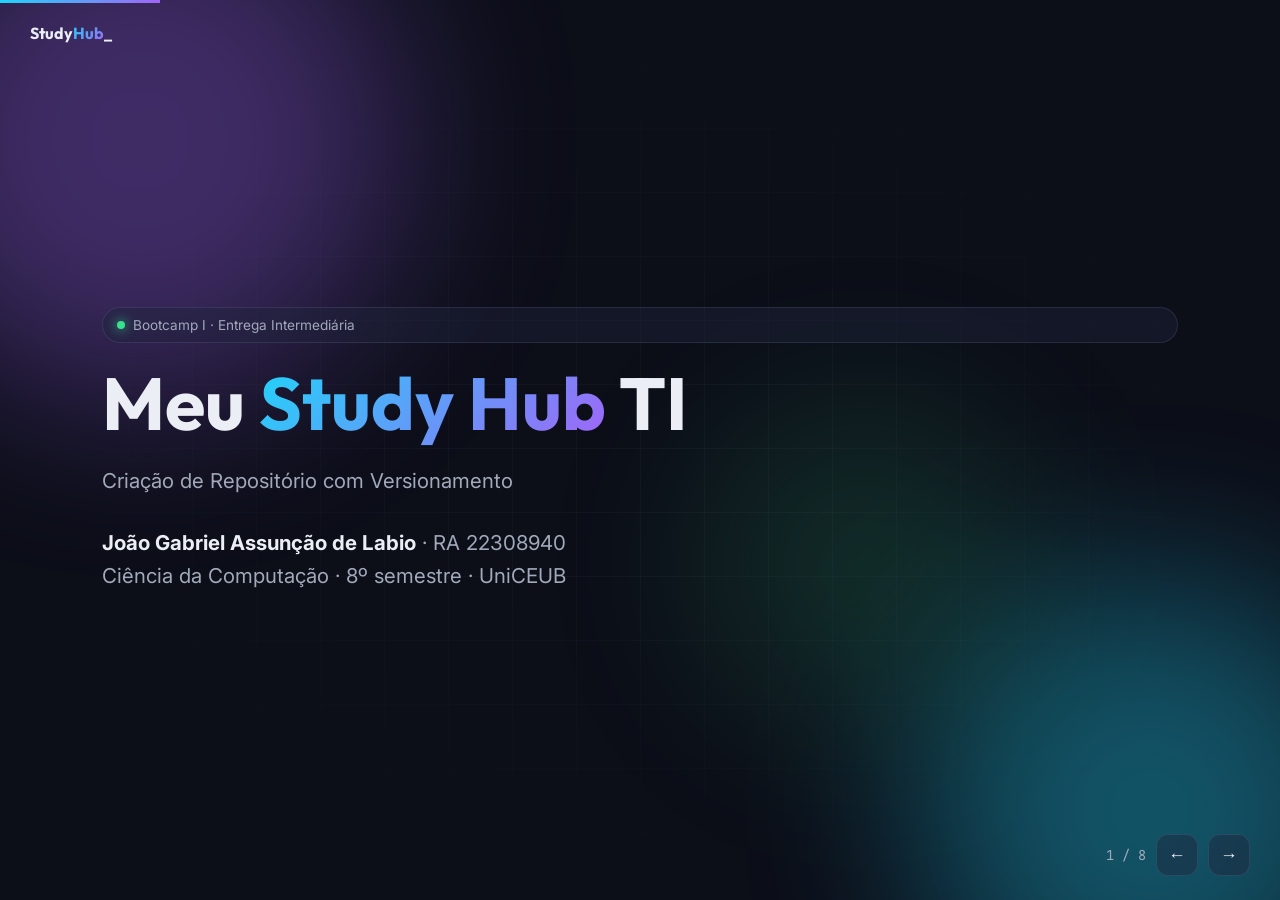
==== slides.html @ 1b7caddd "feat: adiciona slides, histórico de versões e documentação da entrega (v1.1)" ====
<!DOCTYPE html>
<html lang="pt-BR">
<head>
  <meta charset="UTF-8">
  <meta name="viewport" content="width=device-width, initial-scale=1.0">
  <title>Slides · Study Hub · João Gabriel de Labio</title>
  <meta name="description" content="Apresentação em slides do Study Hub de João Gabriel de Labio — Bootcamp I, UniCEUB.">
  <link rel="icon" href="assets/img/favicon.svg" type="image/svg+xml">
  <link rel="preconnect" href="https://fonts.googleapis.com">
  <link rel="preconnect" href="https://fonts.gstatic.com" crossorigin>
  <link href="https://fonts.googleapis.com/css2?family=Inter:wght@400;500;600;700&family=JetBrains+Mono:wght@400;600&family=Outfit:wght@500;700;800&display=swap" rel="stylesheet">
  <link rel="stylesheet" href="assets/css/style.css">
  <style>
    body { overflow: hidden; height: 100vh; }
    .deck { position: relative; height: 100vh; width: 100vw; }
    .slide {
      position: absolute; inset: 0; display: flex; flex-direction: column; justify-content: center;
      padding: 6vh 8vw; opacity: 0; transform: translateX(60px) scale(.98);
      transition: opacity .6s ease, transform .6s ease; pointer-events: none;
    }
    .slide.active { opacity: 1; transform: none; pointer-events: auto; }
    .slide.prev { transform: translateX(-60px) scale(.98); }
    .slide h1 { font-size: clamp(2.4rem, 6vw, 4.6rem); margin: 18px 0; }
    .slide h2 { font-size: clamp(1.8rem, 4vw, 3rem); }
    .slide p, .slide li { font-size: clamp(1rem, 1.6vw, 1.3rem); color: var(--muted); }
    .slide ul { margin: 18px 0 0 22px; display: grid; gap: 10px; }
    .slide .grid-2, .slide .grid-3 { margin-top: 28px; }
    .slide .card { padding: 22px; }
    .slide pre { font-family: var(--font-mono); font-size: clamp(.75rem, 1.15vw, .95rem); color: var(--muted); line-height: 1.6; }
    .controls {
      position: fixed; bottom: 24px; right: 30px; display: flex; gap: 10px; align-items: center; z-index: 10;
      font-family: var(--font-mono); font-size: .85rem; color: var(--muted);
    }
    .controls button {
      background: var(--surface); border: 1px solid var(--border); color: var(--text); width: 42px; height: 42px;
      border-radius: 12px; cursor: pointer; font-size: 1.1rem; transition: transform .2s;
    }
    .controls button:hover { transform: translateY(-2px); }
    .progress { position: fixed; top: 0; left: 0; height: 3px; background: var(--grad); transition: width .4s; z-index: 10; }
    .home { position: fixed; top: 20px; left: 30px; z-index: 10; font-family: var(--font-display); font-weight: 700; color: var(--text); }
    .home b { background: var(--grad); -webkit-background-clip: text; background-clip: text; color: transparent; }
    .big-num { font-family: var(--font-display); font-size: 3rem; font-weight: 800; }
    @media (max-width: 900px) { body { overflow: auto; } }
  </style>
</head>
<body>
  <div class="bg-orbs" aria-hidden="true"><span></span><span></span><span></span></div>
  <div class="bg-grid" aria-hidden="true"></div>
  <div class="progress" id="progress"></div>
  <a href="index.html" class="home" id="slides-home">Study<b>Hub</b>_</a>

  <main class="deck" id="deck">
    <!-- 1 -->
    <section class="slide active">
      <span class="badge"><span class="dot"></span> Bootcamp I · Entrega Intermediária</span>
      <h1>Meu <span class="gradient-text">Study Hub</span> TI</h1>
      <p>Criação de Repositório com Versionamento</p>
      <p style="margin-top:28px"><strong style="color:var(--text)">João Gabriel Assunção de Labio</strong> · RA 22308940<br>
        Ciência da Computação · 8º semestre · UniCEUB</p>
    </section>

    <!-- 2 -->
    <section class="slide">
      <span class="section-tag">01 · Quem sou</span>
      <h2>Biografia acadêmica</h2>
      <ul>
        <li>Foco em <strong style="color:var(--text)">software full-stack, redes e segurança</strong> defensiva e ofensiva.</li>
        <li>Estágio no <strong style="color:var(--text)">Tribunal de Contas do DF</strong>: controle patrimonial, conciliação de dados e conformidade.</li>
        <li>Rotina de <em>home lab</em> e <em>bug bounty</em> (OWASP Top 10, MITRE ATT&amp;CK).</li>
        <li>Governança: ISO/IEC 27001, ITIL 4, COBIT 2019.</li>
      </ul>
    </section>

    <!-- 3 -->
    <section class="slide">
      <span class="section-tag">02 · Propósito</span>
      <h2>Por que um Study Hub?</h2>
      <div class="grid-3">
        <div class="glass card"><div class="icon">🗃️</div><h3>Centralizar</h3><p>Resumos, labs, códigos e relatórios em um só lugar.</p></div>
        <div class="glass card"><div class="icon">🔖</div><h3>Versionar</h3><p>Artefatos rastreáveis com Git, commits e tags.</p></div>
        <div class="glass card"><div class="icon">💼</div><h3>Mostrar</h3><p>Vitrine viva de competências para recrutadores.</p></div>
      </div>
    </section>

    <!-- 4 -->
    <section class="slide">
      <span class="section-tag">03 · Arquitetura</span>
      <h2>Estrutura do repositório</h2>
      <div class="grid-2" style="align-items:start">
        <div class="glass card"><pre>Meu_Study_Hub_TI/
├── 01_Apresentacao_e_Perfil/
├── 02_Disciplinas_Atuais/
│   ├── Bootcamp_I/
│   ├── Projeto_Integrador_IV/
│   ├── Seguranca_Cibernetica/
│   ├── Teste_e_Qualidade_de_Software/
│   └── Sistemas_em_Tempo_Real_e_Embarcados/
├── 03_Projetos_e_Certificados/
├── assets/  ·  index.html  ·  slides.html
└── README.md  ·  CHANGELOG.md</pre></div>
        <ul>
          <li>Prefixos numéricos + <code>snake_case</code></li>
          <li>Um <code>README.md</code> por pasta</li>
          <li>Entregáveis: <code>AAAA-MM-DD_titulo.ext</code></li>
          <li>Separação entre entregas e resumos</li>
        </ul>
      </div>
    </section>

    <!-- 5 -->
    <section class="slide">
      <span class="section-tag">04 · Matriz</span>
      <h2>Disciplinas do semestre</h2>
      <div class="grid-3">
        <div class="glass card"><h3>🚀 Bootcamp I</h3><p>Arquitetura do Study Hub e entregas.</p></div>
        <div class="glass card"><h3>🧩 Projeto Integrador IV</h3><p>Relatórios, atas e documentação arquitetural.</p></div>
        <div class="glass card"><h3>🛡️ Segurança Cibernética</h3><p>Labs OWASP / MITRE e resumos.</p></div>
        <div class="glass card"><h3>✅ Teste e Qualidade</h3><p>Casos de teste e planos de QA.</p></div>
        <div class="glass card"><h3>⏱️ Tempo Real e Embarcados</h3><p>Escalonamento e simulações de firmware.</p></div>
      </div>
    </section>

    <!-- 6 -->
    <section class="slide">
      <span class="section-tag">05 · Versionamento</span>
      <h2>Git na prática</h2>
      <div class="grid-2" style="align-items:start">
        <div class="glass card"><pre><span style="color:var(--accent)">$</span> git init -b main
<span style="color:var(--accent)">$</span> git add .
<span style="color:var(--accent)">$</span> git commit -m "feat: estrutura inicial"
<span style="color:var(--accent)">$</span> git tag -a v1.0 -m "Versão 1.0"
<span style="color:var(--accent)">$</span> git commit -m "feat: slides e histórico"
<span style="color:var(--accent)">$</span> git tag -a v1.1 -m "Versão 1.1"
<span style="color:var(--accent)">$</span> git push origin main --tags</pre></div>
        <ul>
          <li><strong style="color:var(--text)">Conventional Commits</strong> (<code>feat</code>, <code>docs</code>, <code>fix</code>)</li>
          <li><strong style="color:var(--text)">SemVer</strong> com tags anotadas</li>
          <li><code>CHANGELOG.md</code> documentando cada versão</li>
        </ul>
      </div>
    </section>

    <!-- 7 -->
    <section class="slide">
      <span class="section-tag">06 · Publicação e integração</span>
      <h2>GitHub Pages + LinkedIn</h2>
      <div class="grid-2">
        <div class="glass card"><div class="icon">🌐</div><h3>GitHub Pages</h3>
          <p>Site publicado a partir da branch <code>main</code>:<br><code>joaodelabio.github.io/Meu_Study_Hub_TI</code></p></div>
        <div class="glass card"><div class="icon">💼</div><h3>LinkedIn</h3>
          <p>Repositório adicionado em <em>Projetos</em> e na seção <em>Em destaque</em> do perfil <code>/in/joaodelabio</code>.</p></div>
      </div>
    </section>

    <!-- 8 -->
    <section class="slide">
      <span class="section-tag">07 · Encerramento</span>
      <h1>Obrigado! <span class="gradient-text">🚀</span></h1>
      <p>github.com/joaodelabio/Meu_Study_Hub_TI<br>linkedin.com/in/joaodelabio</p>
    </section>
  </main>

  <div class="controls">
    <span id="counter">1 / 8</span>
    <button id="btn-prev" aria-label="Slide anterior">←</button>
    <button id="btn-next" aria-label="Próximo slide">→</button>
  </div>

  <script>
    (() => {
      const slides = [...document.querySelectorAll('.slide')];
      const counter = document.getElementById('counter');
      const progress = document.getElementById('progress');
      let i = 0;
      const show = (n) => {
        i = Math.max(0, Math.min(slides.length - 1, n));
        slides.forEach((s, k) => { s.classList.toggle('active', k === i); s.classList.toggle('prev', k < i); });
        counter.textContent = `${i + 1} / ${slides.length}`;
        progress.style.width = `${((i + 1) / slides.length) * 100}%`;
      };
      document.getElementById('btn-next').onclick = () => show(i + 1);
      document.getElementById('btn-prev').onclick = () => show(i - 1);
      document.addEventListener('keydown', (e) => {
        if (['ArrowRight', 'PageDown', ' '].includes(e.key)) show(i + 1);
        if (['ArrowLeft', 'PageUp'].includes(e.key)) show(i - 1);
      });
      show(0);
    })();
  </script>
</body>
</html>
---- assets/css/style.css ----
/* ==========================================================
   Study Hub — Design System
   Autor: João Gabriel Assunção de Labio
   ========================================================== */

:root {
  --bg: hsl(230, 35%, 7%);
  --bg-2: hsl(230, 30%, 10%);
  --surface: hsla(230, 30%, 18%, 0.45);
  --surface-strong: hsla(230, 30%, 22%, 0.7);
  --border: hsla(220, 60%, 80%, 0.12);
  --text: hsl(220, 30%, 94%);
  --muted: hsl(222, 15%, 68%);
  --primary: hsl(190, 95%, 55%);
  --secondary: hsl(265, 90%, 68%);
  --accent: hsl(150, 75%, 55%);
  --warn: hsl(38, 95%, 60%);
  --grad: linear-gradient(135deg, var(--primary), var(--secondary));
  --radius: 18px;
  --shadow: 0 20px 60px -20px rgba(0, 0, 0, 0.6);
  --font: 'Inter', system-ui, sans-serif;
  --font-display: 'Outfit', 'Inter', sans-serif;
  --font-mono: 'JetBrains Mono', ui-monospace, monospace;
}

*,
*::before,
*::after { box-sizing: border-box; margin: 0; padding: 0; }

html { scroll-behavior: smooth; }

body {
  font-family: var(--font);
  background: var(--bg);
  color: var(--text);
  line-height: 1.65;
  overflow-x: hidden;
  -webkit-font-smoothing: antialiased;
}

a { color: var(--primary); text-decoration: none; }

/* ---------- Background animado ---------- */
.bg-orbs { position: fixed; inset: 0; z-index: -1; overflow: hidden; }
.bg-orbs span {
  position: absolute; border-radius: 50%; filter: blur(90px); opacity: .35;
  animation: float 22s ease-in-out infinite alternate;
}
.bg-orbs span:nth-child(1) { width: 520px; height: 520px; background: var(--secondary); top: -120px; left: -120px; }
.bg-orbs span:nth-child(2) { width: 460px; height: 460px; background: var(--primary); bottom: -140px; right: -100px; animation-delay: -6s; }
.bg-orbs span:nth-child(3) { width: 320px; height: 320px; background: var(--accent); top: 45%; left: 55%; opacity: .15; animation-delay: -12s; }
.bg-grid {
  position: fixed; inset: 0; z-index: -1;
  background-image: linear-gradient(var(--border) 1px, transparent 1px),
                    linear-gradient(90deg, var(--border) 1px, transparent 1px);
  background-size: 64px 64px;
  mask-image: radial-gradient(ellipse at center, #000 20%, transparent 75%);
  opacity: .35;
}
@keyframes float { to { transform: translate(80px, 60px) scale(1.15); } }

/* ---------- Layout ---------- */
.container { width: min(1120px, 92%); margin-inline: auto; }
section { padding: 110px 0 40px; }

.section-tag {
  display: inline-block; font-family: var(--font-mono); font-size: .8rem;
  color: var(--primary); letter-spacing: .12em; text-transform: uppercase; margin-bottom: 12px;
}
h1, h2, h3 { font-family: var(--font-display); line-height: 1.15; }
h2 { font-size: clamp(1.9rem, 4vw, 2.7rem); margin-bottom: 18px; }
h3 { font-size: 1.2rem; margin-bottom: 8px; }
.lead { color: var(--muted); max-width: 760px; font-size: 1.05rem; }
.gradient-text { background: var(--grad); -webkit-background-clip: text; background-clip: text; color: transparent; }

/* ---------- Navbar ---------- */
.nav {
  position: fixed; top: 0; inset-inline: 0; z-index: 50;
  backdrop-filter: blur(16px); -webkit-backdrop-filter: blur(16px);
  background: hsla(230, 35%, 7%, .6); border-bottom: 1px solid var(--border);
  transition: background .3s;
}
.nav .container { display: flex; align-items: center; justify-content: space-between; height: 68px; }
.logo { font-family: var(--font-display); font-weight: 700; font-size: 1.2rem; color: var(--text); }
.logo b { background: var(--grad); -webkit-background-clip: text; background-clip: text; color: transparent; }
.nav ul { display: flex; gap: 26px; list-style: none; }
.nav ul a { color: var(--muted); font-size: .92rem; font-weight: 500; transition: color .2s; position: relative; }
.nav ul a::after {
  content: ''; position: absolute; left: 0; bottom: -6px; width: 0; height: 2px;
  background: var(--grad); transition: width .3s;
}
.nav ul a:hover, .nav ul a.active { color: var(--text); }
.nav ul a:hover::after, .nav ul a.active::after { width: 100%; }
.menu-btn { display: none; background: none; border: 0; color: var(--text); font-size: 1.6rem; cursor: pointer; }

/* ---------- Hero ---------- */
.hero { min-height: 100vh; display: flex; align-items: center; padding-top: 90px; }
.hero-grid { display: grid; grid-template-columns: 1.3fr 1fr; gap: 50px; align-items: center; }
.badge {
  display: inline-flex; align-items: center; gap: 8px; padding: 6px 14px; border-radius: 999px;
  background: var(--surface); border: 1px solid var(--border); font-size: .85rem; color: var(--muted);
}
.badge .dot { width: 8px; height: 8px; border-radius: 50%; background: var(--accent); box-shadow: 0 0 12px var(--accent); animation: pulse 2s infinite; }
@keyframes pulse { 50% { opacity: .35; } }
.hero h1 { font-size: clamp(2.5rem, 6vw, 4.3rem); margin: 22px 0 18px; }
.hero p { color: var(--muted); font-size: 1.1rem; max-width: 580px; }
.typed { font-family: var(--font-mono); color: var(--primary); }
.typed::after { content: '▋'; animation: pulse 1s infinite; margin-left: 2px; }
.cta { display: flex; gap: 14px; margin-top: 32px; flex-wrap: wrap; }
.btn {
  display: inline-flex; align-items: center; gap: 10px; padding: 13px 24px; border-radius: 12px;
  font-weight: 600; font-size: .95rem; transition: transform .25s, box-shadow .25s, background .25s;
  border: 1px solid var(--border); color: var(--text); background: var(--surface);
}
.btn svg { width: 18px; height: 18px; fill: currentColor; }
.btn:hover { transform: translateY(-3px); box-shadow: 0 12px 30px -10px hsla(190, 95%, 55%, .5); }
.btn-primary { background: var(--grad); border: 0; color: #0a0d18; }

.terminal {
  background: hsla(230, 35%, 9%, .85); border: 1px solid var(--border); border-radius: var(--radius);
  box-shadow: var(--shadow); overflow: hidden; font-family: var(--font-mono); font-size: .85rem;
  transform: perspective(1000px) rotateY(-8deg); transition: transform .6s;
}
.terminal:hover { transform: perspective(1000px) rotateY(0); }
.terminal-bar { display: flex; gap: 8px; padding: 12px 16px; background: hsla(230, 30%, 15%, .9); border-bottom: 1px solid var(--border); }
.terminal-bar i { width: 12px; height: 12px; border-radius: 50%; background: #ff5f57; }
.terminal-bar i:nth-child(2) { background: #febc2e; }
.terminal-bar i:nth-child(3) { background: #28c840; }
.terminal pre { padding: 20px; color: var(--muted); white-space: pre-wrap; }
.terminal .c { color: var(--accent); }
.terminal .k { color: var(--secondary); }
.terminal .s { color: var(--primary); }

/* ---------- Cards ---------- */
.glass {
  background: var(--surface); border: 1px solid var(--border); border-radius: var(--radius);
  backdrop-filter: blur(14px); -webkit-backdrop-filter: blur(14px);
}
.grid-2 { display: grid; grid-template-columns: repeat(2, 1fr); gap: 22px; margin-top: 36px; }
.grid-3 { display: grid; grid-template-columns: repeat(3, 1fr); gap: 22px; margin-top: 36px; }
.card { padding: 28px; position: relative; overflow: hidden; transition: transform .35s, border-color .35s; }
.card::before {
  content: ''; position: absolute; inset: 0; border-radius: inherit; padding: 1px;
  background: var(--grad); opacity: 0; transition: opacity .35s;
  -webkit-mask: linear-gradient(#000 0 0) content-box, linear-gradient(#000 0 0);
  -webkit-mask-composite: xor; mask-composite: exclude;
}
.card:hover { transform: translateY(-6px); }
.card:hover::before { opacity: 1; }
.card p { color: var(--muted); font-size: .95rem; }
.icon {
  width: 48px; height: 48px; border-radius: 12px; display: grid; place-items: center;
  background: hsla(190, 95%, 55%, .12); color: var(--primary); font-size: 1.4rem; margin-bottom: 18px;
}
.card:nth-child(2) .icon { background: hsla(265, 90%, 68%, .14); color: var(--secondary); }
.card:nth-child(3) .icon { background: hsla(150, 75%, 55%, .14); color: var(--accent); }
.card:nth-child(4) .icon { background: hsla(38, 95%, 60%, .14); color: var(--warn); }

.about-grid { display: grid; grid-template-columns: 1.5fr 1fr; gap: 28px; margin-top: 30px; }
.about-text { padding: 32px; color: var(--muted); }
.about-text p + p { margin-top: 14px; }
.facts { padding: 28px; display: flex; flex-direction: column; gap: 16px; }
.fact { display: flex; justify-content: space-between; gap: 12px; border-bottom: 1px dashed var(--border); padding-bottom: 12px; font-size: .92rem; }
.fact:last-child { border: 0; padding: 0; }
.fact span:first-child { color: var(--muted); }
.fact span:last-child { font-weight: 600; text-align: right; }
.chips { display: flex; flex-wrap: wrap; gap: 8px; margin-top: 18px; }
.chip { font-family: var(--font-mono); font-size: .75rem; padding: 5px 11px; border-radius: 999px; border: 1px solid var(--border); color: var(--muted); background: hsla(230, 30%, 18%, .5); }

/* ---------- Arquitetura ---------- */
.arch-grid { display: grid; grid-template-columns: 1.1fr 1fr; gap: 28px; margin-top: 36px; align-items: start; }
.tree { padding: 26px; font-family: var(--font-mono); font-size: .82rem; color: var(--muted); overflow-x: auto; }
.tree pre { line-height: 1.75; }
.tree a { color: var(--primary); }
.tree .f { color: var(--text); }
.rules { display: flex; flex-direction: column; gap: 18px; }
.rules .card { padding: 22px 24px; }

/* ---------- Tabela ---------- */
.table-wrap { margin-top: 36px; overflow-x: auto; padding: 8px; }
table { width: 100%; border-collapse: collapse; min-width: 760px; }
th, td { text-align: left; padding: 18px 20px; font-size: .92rem; vertical-align: top; }
th { font-family: var(--font-mono); font-size: .75rem; letter-spacing: .1em; text-transform: uppercase; color: var(--primary); border-bottom: 1px solid var(--border); }
td { color: var(--muted); border-bottom: 1px solid var(--border); }
td strong { color: var(--text); }
tr:last-child td { border-bottom: 0; }
tbody tr { transition: background .25s; }
tbody tr:hover { background: hsla(190, 95%, 55%, .05); }
.pill { display: inline-block; font-size: .72rem; font-family: var(--font-mono); padding: 4px 10px; border-radius: 999px; background: hsla(265, 90%, 68%, .15); color: var(--secondary); white-space: nowrap; }

/* ---------- Timeline ---------- */
.timeline { position: relative; margin-top: 40px; padding-left: 34px; }
.timeline::before { content: ''; position: absolute; left: 9px; top: 6px; bottom: 6px; width: 2px; background: var(--grad); border-radius: 2px; }
.tl-item { position: relative; margin-bottom: 26px; padding: 22px 26px; }
.tl-item::before {
  content: ''; position: absolute; left: -32px; top: 28px; width: 16px; height: 16px; border-radius: 50%;
  background: var(--bg); border: 3px solid var(--primary); box-shadow: 0 0 14px var(--primary);
}
.tl-item .ver { font-family: var(--font-mono); color: var(--primary); font-weight: 700; }
.tl-item ul { margin: 10px 0 0 18px; color: var(--muted); font-size: .93rem; }

/* ---------- Links / Contato ---------- */
.links-grid { display: grid; grid-template-columns: repeat(3, 1fr); gap: 22px; margin-top: 36px; }
.link-card { padding: 28px; display: flex; flex-direction: column; gap: 10px; color: var(--text); }
.link-card svg { width: 30px; height: 30px; fill: var(--primary); }
.link-card small { color: var(--muted); font-family: var(--font-mono); word-break: break-all; }

footer { padding: 60px 0 40px; text-align: center; color: var(--muted); font-size: .88rem; border-top: 1px solid var(--border); margin-top: 80px; }

/* ---------- Reveal ---------- */
.reveal { opacity: 0; transform: translateY(30px); transition: opacity .8s ease, transform .8s ease; }
.reveal.visible { opacity: 1; transform: none; }

/* ---------- Responsivo ---------- */
@media (max-width: 900px) {
  .hero-grid, .about-grid, .arch-grid, .grid-2, .grid-3, .links-grid { grid-template-columns: 1fr; }
  .terminal { transform: none; }
  .menu-btn { display: block; }
  .nav ul {
    position: absolute; top: 68px; right: 0; left: 0; flex-direction: column; gap: 0;
    background: var(--bg-2); border-bottom: 1px solid var(--border); display: none;
  }
  .nav ul.open { display: flex; }
  .nav ul li a { display: block; padding: 14px 6%; }
}

@media (prefers-reduced-motion: reduce) {
  *, *::before, *::after { animation: none !important; transition: none !important; }
  .reveal { opacity: 1; transform: none; }
}
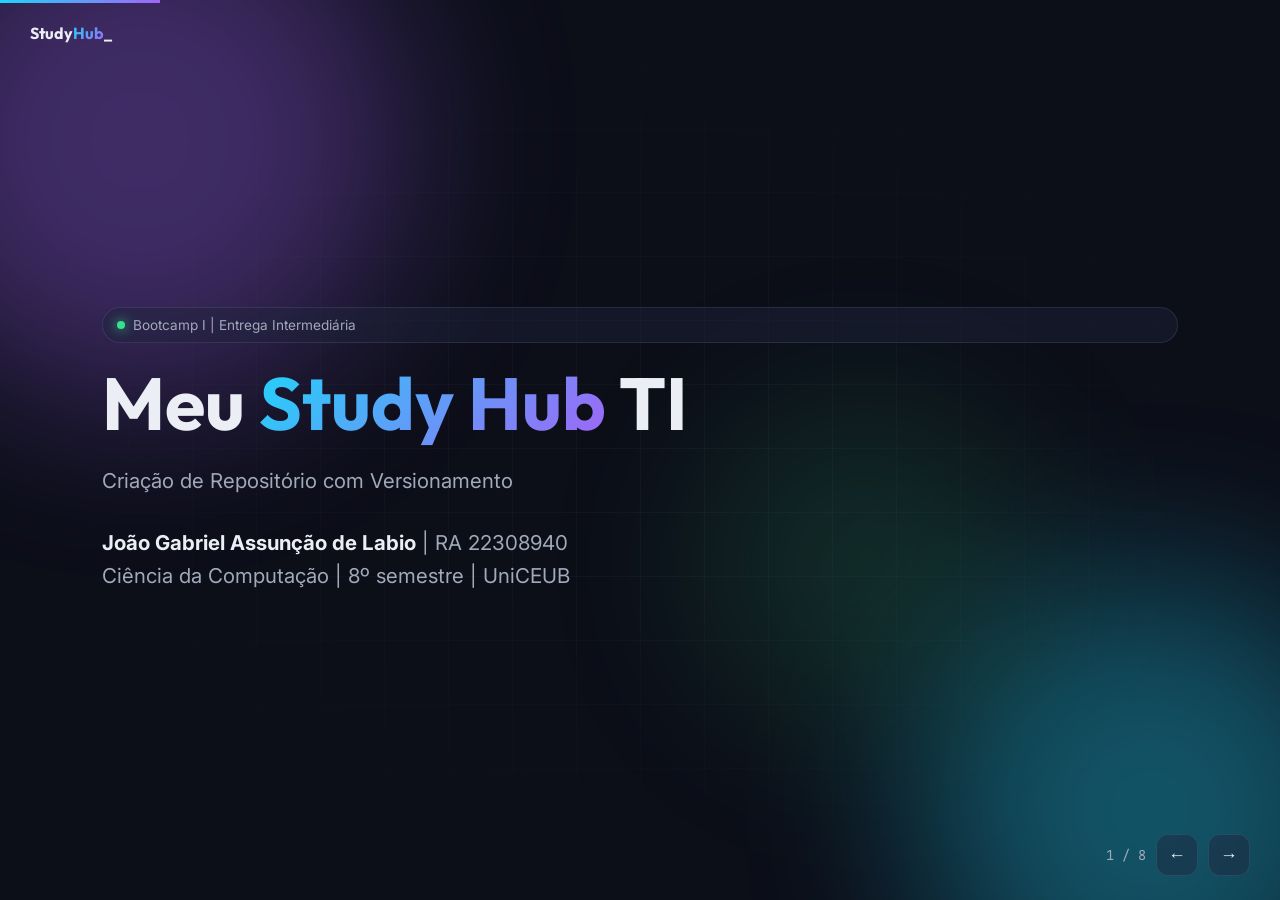
==== commit 79038281: "feat: certificacoes, slides e conformidade etica (v1.1)" ====
--- a/slides.html
+++ b/slides.html
@@ -3,8 +3,8 @@
 <head>
   <meta charset="UTF-8">
   <meta name="viewport" content="width=device-width, initial-scale=1.0">
-  <title>Slides · Study Hub · João Gabriel de Labio</title>
-  <meta name="description" content="Apresentação em slides do Study Hub de João Gabriel de Labio — Bootcamp I, UniCEUB.">
+  <title>Slides - Study Hub - João Gabriel de Labio</title>
+  <meta name="description" content="Apresentação em slides do Study Hub de João Gabriel de Labio - Bootcamp I, UniCEUB.">
   <link rel="icon" href="assets/img/favicon.svg" type="image/svg+xml">
   <link rel="preconnect" href="https://fonts.googleapis.com">
   <link rel="preconnect" href="https://fonts.gstatic.com" crossorigin>
@@ -39,7 +39,6 @@
     .progress { position: fixed; top: 0; left: 0; height: 3px; background: var(--grad); transition: width .4s; z-index: 10; }
     .home { position: fixed; top: 20px; left: 30px; z-index: 10; font-family: var(--font-display); font-weight: 700; color: var(--text); }
     .home b { background: var(--grad); -webkit-background-clip: text; background-clip: text; color: transparent; }
-    .big-num { font-family: var(--font-display); font-size: 3rem; font-weight: 800; }
     @media (max-width: 900px) { body { overflow: auto; } }
   </style>
 </head>
@@ -50,41 +49,37 @@
   <a href="index.html" class="home" id="slides-home">Study<b>Hub</b>_</a>
 
   <main class="deck" id="deck">
-    <!-- 1 -->
     <section class="slide active">
-      <span class="badge"><span class="dot"></span> Bootcamp I · Entrega Intermediária</span>
+      <span class="badge"><span class="dot"></span> Bootcamp I | Entrega Intermediária</span>
       <h1>Meu <span class="gradient-text">Study Hub</span> TI</h1>
       <p>Criação de Repositório com Versionamento</p>
-      <p style="margin-top:28px"><strong style="color:var(--text)">João Gabriel Assunção de Labio</strong> · RA 22308940<br>
-        Ciência da Computação · 8º semestre · UniCEUB</p>
-    </section>
-
-    <!-- 2 -->
-    <section class="slide">
-      <span class="section-tag">01 · Quem sou</span>
+      <p style="margin-top:28px"><strong style="color:var(--text)">João Gabriel Assunção de Labio</strong> | RA 22308940<br>
+        Ciência da Computação | 8º semestre | UniCEUB</p>
+    </section>
+
+    <section class="slide">
+      <span class="section-tag">01 | Quem sou</span>
       <h2>Biografia acadêmica</h2>
       <ul>
         <li>Foco em <strong style="color:var(--text)">software full-stack, redes e segurança</strong> defensiva e ofensiva.</li>
         <li>Estágio no <strong style="color:var(--text)">Tribunal de Contas do DF</strong>: controle patrimonial, conciliação de dados e conformidade.</li>
         <li>Rotina de <em>home lab</em> e <em>bug bounty</em> (OWASP Top 10, MITRE ATT&amp;CK).</li>
-        <li>Governança: ISO/IEC 27001, ITIL 4, COBIT 2019.</li>
+        <li>Governança e conformidade: ISO/IEC 27001, ITIL 4, COBIT 2019 e LGPD.</li>
       </ul>
     </section>
 
-    <!-- 3 -->
-    <section class="slide">
-      <span class="section-tag">02 · Propósito</span>
+    <section class="slide">
+      <span class="section-tag">02 | Propósito</span>
       <h2>Por que um Study Hub?</h2>
       <div class="grid-3">
-        <div class="glass card"><div class="icon">🗃️</div><h3>Centralizar</h3><p>Resumos, labs, códigos e relatórios em um só lugar.</p></div>
-        <div class="glass card"><div class="icon">🔖</div><h3>Versionar</h3><p>Artefatos rastreáveis com Git, commits e tags.</p></div>
-        <div class="glass card"><div class="icon">💼</div><h3>Mostrar</h3><p>Vitrine viva de competências para recrutadores.</p></div>
-      </div>
-    </section>
-
-    <!-- 4 -->
-    <section class="slide">
-      <span class="section-tag">03 · Arquitetura</span>
+        <div class="glass card"><span class="tag-indicator">[ORGANIZAR]</span><h3>Centralizar</h3><p>Resumos analíticos, labs, códigos e relatórios técnicos em um repositório único.</p></div>
+        <div class="glass card"><span class="tag-indicator">[RASTREAR]</span><h3>Versionar</h3><p>Histórico rastreável com Git, conventional commits, tags e versionamento semântico.</p></div>
+        <div class="glass card"><span class="tag-indicator">[DEMONSTRAR]</span><h3>Apresentar</h3><p>Vitrine viva de competências aplicadas integrada com GitHub Pages e LinkedIn.</p></div>
+      </div>
+    </section>
+
+    <section class="slide">
+      <span class="section-tag">03 | Arquitetura</span>
       <h2>Estrutura do repositório</h2>
       <div class="grid-2" style="align-items:start">
         <div class="glass card"><pre>Meu_Study_Hub_TI/
@@ -96,74 +91,95 @@
 │   ├── Teste_e_Qualidade_de_Software/
 │   └── Sistemas_em_Tempo_Real_e_Embarcados/
 ├── 03_Projetos_e_Certificados/
-├── assets/  ·  index.html  ·  slides.html
-└── README.md  ·  CHANGELOG.md</pre></div>
+│   ├── Certificacoes/
+│   └── Projetos_Pessoais/
+├── assets/ | index.html | slides.html
+└── README.md | CHANGELOG.md</pre></div>
         <ul>
-          <li>Prefixos numéricos + <code>snake_case</code></li>
-          <li>Um <code>README.md</code> por pasta</li>
-          <li>Entregáveis: <code>AAAA-MM-DD_titulo.ext</code></li>
-          <li>Separação entre entregas e resumos</li>
+          <li>Prefixos numéricos sequenciais e <code>snake_case</code>;</li>
+          <li>Arquivo <code>README.md</code> individual por diretório;</li>
+          <li>Padronização de entregas: <code>AAAA-MM-DD_titulo.ext</code>;</li>
+          <li>Separação estrita entre entregas e anotações.</li>
         </ul>
       </div>
     </section>
 
-    <!-- 5 -->
-    <section class="slide">
-      <span class="section-tag">04 · Matriz</span>
-      <h2>Disciplinas do semestre</h2>
-      <div class="grid-3">
-        <div class="glass card"><h3>🚀 Bootcamp I</h3><p>Arquitetura do Study Hub e entregas.</p></div>
-        <div class="glass card"><h3>🧩 Projeto Integrador IV</h3><p>Relatórios, atas e documentação arquitetural.</p></div>
-        <div class="glass card"><h3>🛡️ Segurança Cibernética</h3><p>Labs OWASP / MITRE e resumos.</p></div>
-        <div class="glass card"><h3>✅ Teste e Qualidade</h3><p>Casos de teste e planos de QA.</p></div>
-        <div class="glass card"><h3>⏱️ Tempo Real e Embarcados</h3><p>Escalonamento e simulações de firmware.</p></div>
-      </div>
-    </section>
-
-    <!-- 6 -->
-    <section class="slide">
-      <span class="section-tag">05 · Versionamento</span>
-      <h2>Git na prática</h2>
+    <section class="slide">
+      <span class="section-tag">04 | Matriz e Certificados</span>
+      <h2>Disciplinas e Credenciais Técnicas</h2>
+      <div class="grid-2">
+        <div class="glass card">
+          <span class="tag-indicator">[DISCIPLINAS ATIVAS]</span>
+          <ul>
+            <li>Bootcamp I</li>
+            <li>Projeto Integrador IV</li>
+            <li>Segurança Cibernética</li>
+            <li>Teste e Qualidade de Software</li>
+            <li>Sistemas em Tempo Real e Embarcados</li>
+          </ul>
+        </div>
+        <div class="glass card">
+          <span class="tag-indicator">[CERTIFICAÇÕES OBTIDAS]</span>
+          <ul>
+            <li>Cisco: Junior Cybersecurity Analyst</li>
+            <li>Cisco Networking Academy: Endpoint Security</li>
+            <li>SkillFront: ISO/IEC 27001 Security Associate</li>
+            <li>Cisco: Networking Devices &amp; Initial Config</li>
+            <li>Cisco: Networking Basics</li>
+            <li>Cisco: Cyber Threat Management</li>
+          </ul>
+        </div>
+      </div>
+    </section>
+
+    <section class="slide">
+      <span class="section-tag">05 | Versionamento</span>
+      <h2>Versionamento com Git</h2>
       <div class="grid-2" style="align-items:start">
         <div class="glass card"><pre><span style="color:var(--accent)">$</span> git init -b main
 <span style="color:var(--accent)">$</span> git add .
 <span style="color:var(--accent)">$</span> git commit -m "feat: estrutura inicial"
-<span style="color:var(--accent)">$</span> git tag -a v1.0 -m "Versão 1.0"
-<span style="color:var(--accent)">$</span> git commit -m "feat: slides e histórico"
-<span style="color:var(--accent)">$</span> git tag -a v1.1 -m "Versão 1.1"
+<span style="color:var(--accent)">$</span> git tag -a v1.0 -m "Versao 1.0"
+<span style="color:var(--accent)">$</span> git commit -m "feat: slides e historico"
+<span style="color:var(--accent)">$</span> git tag -a v1.1 -m "Versao 1.1"
 <span style="color:var(--accent)">$</span> git push origin main --tags</pre></div>
         <ul>
-          <li><strong style="color:var(--text)">Conventional Commits</strong> (<code>feat</code>, <code>docs</code>, <code>fix</code>)</li>
-          <li><strong style="color:var(--text)">SemVer</strong> com tags anotadas</li>
-          <li><code>CHANGELOG.md</code> documentando cada versão</li>
+          <li><strong>Conventional Commits</strong> (<code>feat:</code>, <code>docs:</code>, <code>fix:</code>);</li>
+          <li><strong>SemVer</strong> com tags anotadas no repositório remoto;</li>
+          <li>Rastreabilidade de alterações via <code>CHANGELOG.md</code>.</li>
         </ul>
       </div>
     </section>
 
-    <!-- 7 -->
-    <section class="slide">
-      <span class="section-tag">06 · Publicação e integração</span>
-      <h2>GitHub Pages + LinkedIn</h2>
+    <section class="slide">
+      <span class="section-tag">06 | Publicação e Integração</span>
+      <h2>GitHub Pages e LinkedIn</h2>
       <div class="grid-2">
-        <div class="glass card"><div class="icon">🌐</div><h3>GitHub Pages</h3>
-          <p>Site publicado a partir da branch <code>main</code>:<br><code>joaodelabio.github.io/Meu_Study_Hub_TI</code></p></div>
-        <div class="glass card"><div class="icon">💼</div><h3>LinkedIn</h3>
-          <p>Repositório adicionado em <em>Projetos</em> e na seção <em>Em destaque</em> do perfil <code>/in/joaodelabio</code>.</p></div>
-      </div>
-    </section>
-
-    <!-- 8 -->
-    <section class="slide">
-      <span class="section-tag">07 · Encerramento</span>
-      <h1>Obrigado! <span class="gradient-text">🚀</span></h1>
-      <p>github.com/joaodelabio/Meu_Study_Hub_TI<br>linkedin.com/in/joaodelabio</p>
+        <div class="glass card">
+          <span class="tag-indicator">[WEB HOSTING]</span>
+          <h3>GitHub Pages</h3>
+          <p>Publicação estática direta a partir da branch <code>main</code>:<br><code>joaodelabio.github.io/Meu_Study_Hub_TI</code></p>
+        </div>
+        <div class="glass card">
+          <span class="tag-indicator">[REDE PROFISSIONAL]</span>
+          <h3>LinkedIn</h3>
+          <p>Integração na seção <em>Projetos</em> e <em>Em destaque</em> do perfil <code>linkedin.com/in/joaodelabio</code>.</p>
+        </div>
+      </div>
+    </section>
+
+    <section class="slide">
+      <span class="section-tag">07 | Conclusão</span>
+      <h1>Obrigado pela atenção.</h1>
+      <p style="margin-top:20px">Repositório: github.com/joaodelabio/Meu_Study_Hub_TI<br>Perfil: linkedin.com/in/joaodelabio</p>
+      <p style="margin-top:30px; font-size:.9rem; color:var(--muted)">Em conformidade com as diretrizes de Integridade Acadêmica do UniCEUB (Art. 6º e 7º).</p>
     </section>
   </main>
 
   <div class="controls">
     <span id="counter">1 / 8</span>
-    <button id="btn-prev" aria-label="Slide anterior">←</button>
-    <button id="btn-next" aria-label="Próximo slide">→</button>
+    <button id="btn-prev" aria-label="Slide anterior">&larr;</button>
+    <button id="btn-next" aria-label="Próximo slide">&rarr;</button>
   </div>
 
   <script>
--- a/assets/css/style.css
+++ b/assets/css/style.css
@@ -1,8 +1,3 @@
-/* ==========================================================
-   Study Hub — Design System
-   Autor: João Gabriel Assunção de Labio
-   ========================================================== */
-
 :root {
   --bg: hsl(230, 35%, 7%);
   --bg-2: hsl(230, 30%, 10%);
@@ -40,7 +35,6 @@
 
 a { color: var(--primary); text-decoration: none; }
 
-/* ---------- Background animado ---------- */
 .bg-orbs { position: fixed; inset: 0; z-index: -1; overflow: hidden; }
 .bg-orbs span {
   position: absolute; border-radius: 50%; filter: blur(90px); opacity: .35;
@@ -59,7 +53,6 @@
 }
 @keyframes float { to { transform: translate(80px, 60px) scale(1.15); } }
 
-/* ---------- Layout ---------- */
 .container { width: min(1120px, 92%); margin-inline: auto; }
 section { padding: 110px 0 40px; }
 
@@ -73,7 +66,6 @@
 .lead { color: var(--muted); max-width: 760px; font-size: 1.05rem; }
 .gradient-text { background: var(--grad); -webkit-background-clip: text; background-clip: text; color: transparent; }
 
-/* ---------- Navbar ---------- */
 .nav {
   position: fixed; top: 0; inset-inline: 0; z-index: 50;
   backdrop-filter: blur(16px); -webkit-backdrop-filter: blur(16px);
@@ -93,7 +85,6 @@
 .nav ul a:hover::after, .nav ul a.active::after { width: 100%; }
 .menu-btn { display: none; background: none; border: 0; color: var(--text); font-size: 1.6rem; cursor: pointer; }
 
-/* ---------- Hero ---------- */
 .hero { min-height: 100vh; display: flex; align-items: center; padding-top: 90px; }
 .hero-grid { display: grid; grid-template-columns: 1.3fr 1fr; gap: 50px; align-items: center; }
 .badge {
@@ -105,7 +96,7 @@
 .hero h1 { font-size: clamp(2.5rem, 6vw, 4.3rem); margin: 22px 0 18px; }
 .hero p { color: var(--muted); font-size: 1.1rem; max-width: 580px; }
 .typed { font-family: var(--font-mono); color: var(--primary); }
-.typed::after { content: '▋'; animation: pulse 1s infinite; margin-left: 2px; }
+.typed::after { content: '|'; animation: pulse 1s infinite; margin-left: 2px; }
 .cta { display: flex; gap: 14px; margin-top: 32px; flex-wrap: wrap; }
 .btn {
   display: inline-flex; align-items: center; gap: 10px; padding: 13px 24px; border-radius: 12px;
@@ -131,7 +122,6 @@
 .terminal .k { color: var(--secondary); }
 .terminal .s { color: var(--primary); }
 
-/* ---------- Cards ---------- */
 .glass {
   background: var(--surface); border: 1px solid var(--border); border-radius: var(--radius);
   backdrop-filter: blur(14px); -webkit-backdrop-filter: blur(14px);
@@ -148,13 +138,10 @@
 .card:hover { transform: translateY(-6px); }
 .card:hover::before { opacity: 1; }
 .card p { color: var(--muted); font-size: .95rem; }
-.icon {
-  width: 48px; height: 48px; border-radius: 12px; display: grid; place-items: center;
-  background: hsla(190, 95%, 55%, .12); color: var(--primary); font-size: 1.4rem; margin-bottom: 18px;
-}
-.card:nth-child(2) .icon { background: hsla(265, 90%, 68%, .14); color: var(--secondary); }
-.card:nth-child(3) .icon { background: hsla(150, 75%, 55%, .14); color: var(--accent); }
-.card:nth-child(4) .icon { background: hsla(38, 95%, 60%, .14); color: var(--warn); }
+.tag-indicator {
+  display: inline-block; font-family: var(--font-mono); font-size: .75rem; letter-spacing: .08em;
+  text-transform: uppercase; color: var(--primary); margin-bottom: 12px; font-weight: 600;
+}
 
 .about-grid { display: grid; grid-template-columns: 1.5fr 1fr; gap: 28px; margin-top: 30px; }
 .about-text { padding: 32px; color: var(--muted); }
@@ -167,7 +154,6 @@
 .chips { display: flex; flex-wrap: wrap; gap: 8px; margin-top: 18px; }
 .chip { font-family: var(--font-mono); font-size: .75rem; padding: 5px 11px; border-radius: 999px; border: 1px solid var(--border); color: var(--muted); background: hsla(230, 30%, 18%, .5); }
 
-/* ---------- Arquitetura ---------- */
 .arch-grid { display: grid; grid-template-columns: 1.1fr 1fr; gap: 28px; margin-top: 36px; align-items: start; }
 .tree { padding: 26px; font-family: var(--font-mono); font-size: .82rem; color: var(--muted); overflow-x: auto; }
 .tree pre { line-height: 1.75; }
@@ -176,7 +162,6 @@
 .rules { display: flex; flex-direction: column; gap: 18px; }
 .rules .card { padding: 22px 24px; }
 
-/* ---------- Tabela ---------- */
 .table-wrap { margin-top: 36px; overflow-x: auto; padding: 8px; }
 table { width: 100%; border-collapse: collapse; min-width: 760px; }
 th, td { text-align: left; padding: 18px 20px; font-size: .92rem; vertical-align: top; }
@@ -188,7 +173,6 @@
 tbody tr:hover { background: hsla(190, 95%, 55%, .05); }
 .pill { display: inline-block; font-size: .72rem; font-family: var(--font-mono); padding: 4px 10px; border-radius: 999px; background: hsla(265, 90%, 68%, .15); color: var(--secondary); white-space: nowrap; }
 
-/* ---------- Timeline ---------- */
 .timeline { position: relative; margin-top: 40px; padding-left: 34px; }
 .timeline::before { content: ''; position: absolute; left: 9px; top: 6px; bottom: 6px; width: 2px; background: var(--grad); border-radius: 2px; }
 .tl-item { position: relative; margin-bottom: 26px; padding: 22px 26px; }
@@ -199,7 +183,16 @@
 .tl-item .ver { font-family: var(--font-mono); color: var(--primary); font-weight: 700; }
 .tl-item ul { margin: 10px 0 0 18px; color: var(--muted); font-size: .93rem; }
 
-/* ---------- Links / Contato ---------- */
+.cert-card { display: flex; flex-direction: column; justify-content: space-between; gap: 14px; }
+.cert-org { font-family: var(--font-mono); font-size: .8rem; color: var(--primary); }
+
+.ethics-box {
+  margin-top: 40px; padding: 28px; border-left: 4px solid var(--primary);
+  background: hsla(190, 95%, 55%, 0.05);
+}
+.ethics-box h3 { margin-bottom: 10px; }
+.ethics-box p { color: var(--muted); font-size: .95rem; }
+
 .links-grid { display: grid; grid-template-columns: repeat(3, 1fr); gap: 22px; margin-top: 36px; }
 .link-card { padding: 28px; display: flex; flex-direction: column; gap: 10px; color: var(--text); }
 .link-card svg { width: 30px; height: 30px; fill: var(--primary); }
@@ -207,11 +200,9 @@
 
 footer { padding: 60px 0 40px; text-align: center; color: var(--muted); font-size: .88rem; border-top: 1px solid var(--border); margin-top: 80px; }
 
-/* ---------- Reveal ---------- */
 .reveal { opacity: 0; transform: translateY(30px); transition: opacity .8s ease, transform .8s ease; }
 .reveal.visible { opacity: 1; transform: none; }
 
-/* ---------- Responsivo ---------- */
 @media (max-width: 900px) {
   .hero-grid, .about-grid, .arch-grid, .grid-2, .grid-3, .links-grid { grid-template-columns: 1fr; }
   .terminal { transform: none; }
